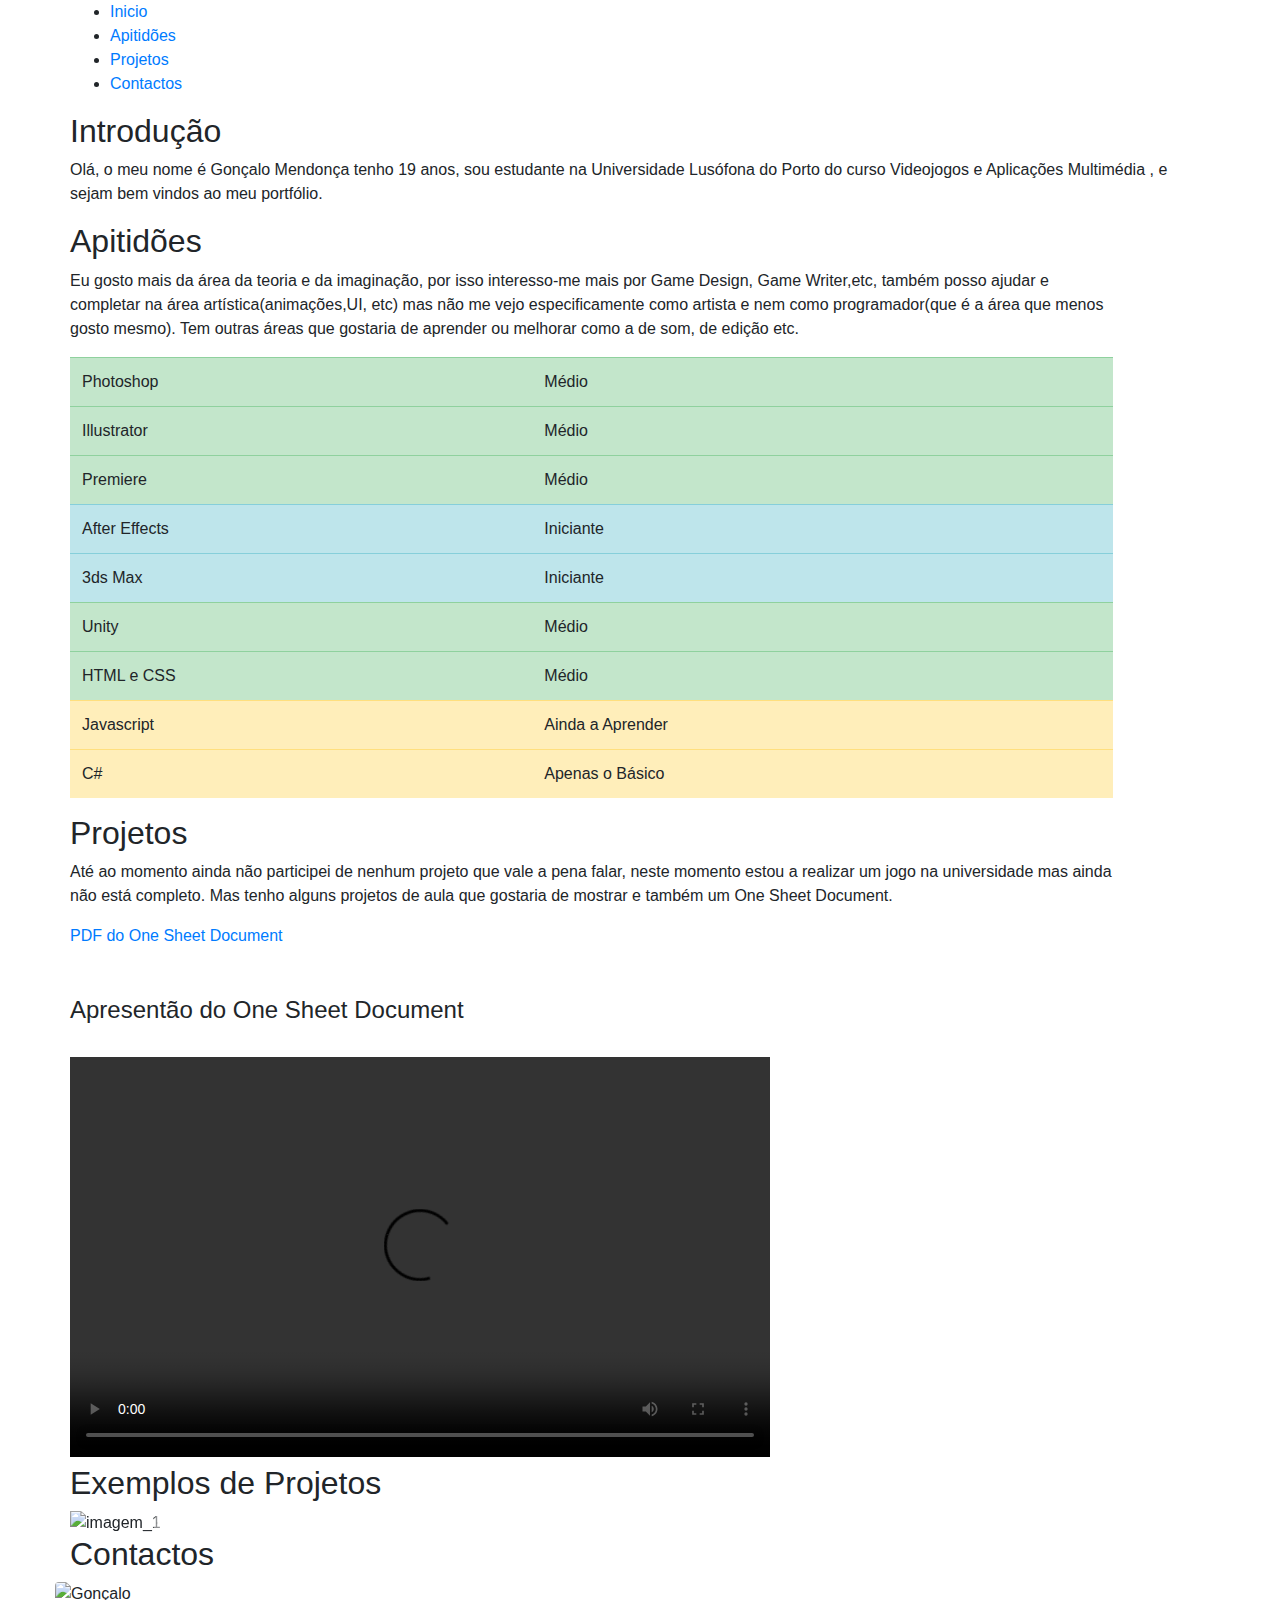
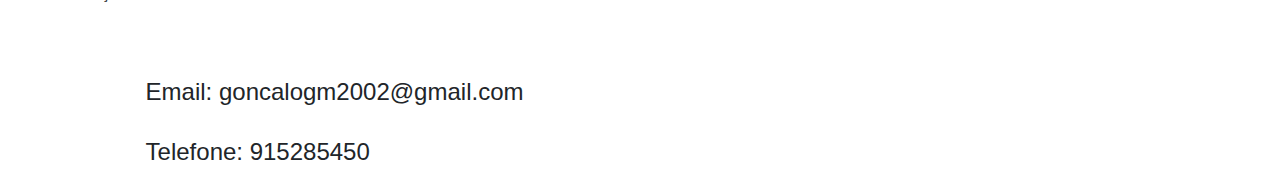
==== index.html @ c9fec0c7 ".,." ====
<!DOCTYPE html>
<html>
<head>
    <meta charset="utf-8">
 
    <meta name="viewport" content="width=device-width, initial-scale=1">


    <title>Portofolio de GGM</title>
    <link rel="icon" type="image/x-icon" href="Porto_assets\Icone\Porto_Icon.ico">
    

    
    <link rel="stylesheet" href="https://maxcdn.bootstrapcdn.com/bootstrap/4.5.2/css/bootstrap.min.css">
    <script src="https://ajax.googleapis.com/ajax/libs/jquery/3.5.1/jquery.min.js"></script>
    <script src="https://cdnjs.cloudflare.com/ajax/libs/popper.js/1.16.0/umd/popper.min.js"></script>
    <script src="https://maxcdn.bootstrapcdn.com/bootstrap/4.5.2/js/bootstrap.min.js"></script>
    

   
    <link href="https://fonts.googleapis.com/css2?family=Montserrat&display=swap" rel="stylesheet"> <!-- link para a fonte usada -->
    <link rel="stylesheet" href="Porto_assets/css/bootstrap.min.css">                      
    <link rel="stylesheet" href="Porto_assets/css/Porto_style.css">                                   


</head>
    <body>        
        <div class="container">
            <div class="row">
                <div class="tm-left-right-container">
                    <!-- coluna da esquerda, onde fica o menu de navegação -->
                    <div class="tm-blue-bg tm-left-column"> 

                       
                      

                        <nav class="tm-main-nav">
                            <ul class="tm-main-nav-ul">
                                <li class="tm-nav-item">
                                    <a href="#Portofolio" class="tm-nav-item-link">Inicio</a>
                                </li>
                                <li class="tm-nav-item">
                                    <a href="#Apitidoes" class="tm-nav-item-link">Apitidões</a>
                                </li>
                                <li class="tm-nav-item">
                                    <a href="#Projetos" class="tm-nav-item-link">Projetos</a>
                                </li>
                                <li class="tm-nav-item">
                                    <a href="#Contactos" class="tm-nav-item-link">Contactos</a>
                                </li>
                            </ul>
                        </nav>                                         
                    </div> <!--fim da coluna e do menu -->
                    
                    <!-- Coluna direito onde fica o conteudo -->
                    <div class="tm-right-column">
                        

                        <div class="tm-content-div">

                            <!-- secção do inicio-->
                            <section id="Portofolio" class="tm-section">
                                
                                <header>
                                    <h2 class="tm-blue-text tm-welcome-title tm-margin-b-45">Introdução</h2>
                                </header>

                                    <p>Olá, o meu nome é Gonçalo Mendonça tenho 19 anos, sou estudante na Universidade Lusófona do Porto do curso Videojogos e Aplicações Multimédia , e sejam bem vindos ao meu portfólio.</p>

           
                            </section>
                            <!-- secção das Apitidões -->

                            <section id="Apitidoes" class="tm-section">
                                <div class="row">                                                                
                                    <div class="col-lg-11">
                                        <header>
                                            <h2 class="tm-blue-text tm-section-title tm-margin-b-45">Apitidões</h2>
                                        </header>

                                        <p>Eu gosto mais da área da teoria e da imaginação, por isso interesso-me mais por Game Design, Game Writer,etc, também posso ajudar e completar na área artística(animações,UI,  etc) mas não me vejo especificamente como artista e nem como programador(que é a área que menos gosto mesmo). Tem outras áreas que gostaria de aprender ou melhorar como a de som, de edição etc.  </p>
                                       

                                        <table class="table table-hover "> 
                                            <tbody>
                                              <tr class="table-success">
                                                <td>Photoshop</td>
                                                
                                                <td>Médio</td>
                                                
                                              </tr>
                                              <tr class="table-success">
                                                <td>Illustrator</td>

                                                <td>Médio</td>
                                              </tr>
                                              <tr class="table-success">
                                                <td>Premiere</td>
                                            
                                                <td>Médio</td>
                                            </tr>
                                            <tr class="table-info">
                                                <td>After Effects</td>
                                            
                                                <td>Iniciante</td>  
                                            </tr>
                                            <tr class="table-info">
                                                <td>3ds Max</td>
                                            
                                                <td>Iniciante</td>  
                                            </tr>
                                            <tr class="table-success">
                                                <td>Unity</td>

                                                <td>Médio</td>
                                            
                                            </tr>
                                            <tr class="table-success">
                                                <td>HTML e CSS</td>

                                                <td>Médio</td>
                                            
                                            </tr>
                                            <tr class="table-warning">
                                                <td>Javascript</td>

                                                <td>Ainda a Aprender</td>
                                            </tr>
                                            <tr class="table-warning">
                                                <td>C#</td>
                                            
                                                <td>Apenas o Básico</td>
                                            </tr>

                                            </tbody>
                                          </table>

                                    </div>

                                     
                                </div>                            
                            </section>  
                            
                            <section id="Projetos" class="tm-section">
                                <div class="row">                                                                
                                    <div class="col-lg-11">
                                        <header>
                                            <h2 class="tm-blue-text tm-section-title tm-margin-b-45">Projetos</h2>
                                        </header>

                                       <p>Até ao momento ainda não participei de nenhum projeto que vale a pena falar, neste momento estou a realizar um jogo na universidade mas ainda não está completo. Mas tenho alguns projetos de aula que gostaria de mostrar e também um One Sheet Document.</p>

                                    
                                       <a href="Porto_assets/PDF/GonçaloMendonça_a22102498.pdf"  class="tm-button tm-button-wide">PDF do One Sheet Document</a>  
                                        

                                       

                                      
                                       <br>
                                       <br>
                                       <br> 

                                       <h4> Apresentão do One Sheet Document</h1>
                                        <br> 
                                       <video width="700" height="400" controls>
                                        <source src="Porto_assets/videos/apresentação_gonçalo_Mendonça.mp4" type="video/mp4">
                            
                                      </video>

                                      
                           
                                    
                                      
                                    






                                    </div>
                                </div>                            
                            </section>  

                           

                             
                            <section id="secondgallery" class="tm-section">
                                <header><h2 class="tm-blue-text tm-section-title tm-margin-b-30">Exemplos de Projetos</h2></header>

                                
                                        <div id="demo" class="carousel slide" data-ride="carousel">
                                            <ul class="carousel-indicators">
                                            <li data-target="#demo" data-slide-to="0" class="active"></li>
                                            <li data-target="#demo" data-slide-to="1"></li>
                                            <li data-target="#demo" data-slide-to="2"></li>
                                            <li data-target="#demo" data-slide-to="3"></li>   
                                            <li data-target="#demo" data-slide-to="4"></li>
                                            <li data-target="#demo" data-slide-to="5"></li>
                                            <li data-target="#demo" data-slide-to="6"></li>
                                            <li data-target="#demo" data-slide-to="7"></li>
                                            <li data-target="#demo" data-slide-to="8"></li>
                                            <li data-target="#demo" data-slide-to="9"></li>

                                            </ul>


                                            <div class="carousel-inner">

                                            <div class="carousel-item active">
                                                <img src="Porto_assets/Imagem/Cenario_media_F.png" alt="imagem_1" width="1100" height="500">

                                                 
                                            </div>

                                            <div class="carousel-item">
                                                <img src="Porto_assets/Imagem/Ecra_2_V2.png" alt="Chicago" width="1100" height="500">
                                                
                                            </div>

                                            <div class="carousel-item">
                                                <img src="Porto_assets/Imagem/Ecra_3_V2.png" alt="New York" width="1100" height="500">
                                                  
                                            </div>

                                            <div class="carousel-item">
                                                <img src="Porto_assets/Imagem/Layout_Monitor.png" alt="New York" width="1100" height="500">
                                                 
                                            </div>

                                            <div class="carousel-item">
                                                <img src="Porto_assets/Imagem/Layout_Tele.png" alt="New York" width="1100" height="500">
                                                
                                            </div>

                                            <div class="carousel-item">
                                                <img src="Porto_assets/Imagem/ModelSheet.png" alt="New York" width="1100" height="500">
                                                
                                            </div>

                                            <div class="carousel-item">
                                                <img src="Porto_assets/Imagem/Restyle_F.png" alt="New York" width="1100" height="500">
                                                 
                                            </div>

                                            <div class="carousel-item">
                                                <img src="Porto_assets/Imagem/storyboard.png" alt="New York" width="1100" height="500">
                                              
                                            </div>

                                            <div class="carousel-item">
                                                <img src="Porto_assets/Imagem/Vic_ModeloFinal_2.png" alt="New York" width="1100" height="500">
                                                
                                            </div>

                                            <div class="carousel-item">
                                                <img src="Porto_assets/Imagem/Victor_Ae_Gonçalo-Mendonça.gif" alt="New York" width="1100" height="500">
                                            </div>

                                        

                                            </div>
                                            <a class="carousel-control-prev" href="#demo" data-slide="prev">
                                            <span class="carousel-control-prev-icon"></span>
                                            </a>
                                            <a class="carousel-control-next" href="#demo" data-slide="next">
                                            <span class="carousel-control-next-icon"></span>
                                            </a>


                                        </div>

                                        

                            </section>


                           

                            <section id="Contactos" class="tm-section">
                                <header><h2 class="tm-blue-text tm-section-title tm-margin-b-30">Contactos</h2></header>

                                <div class="row">
                                    <img class="rounded" src="Porto_assets/Imagem/selfie.jpg" alt="Gonçalo"  id="FotoGGM">
                                    
                                    <div class="col-lg-6">

                                        
                                        <br> 
                                        <br> 
                                        <br> 
                                        <br> 

                                        <h4>Email: goncalogm2002@gmail.com</h4>
                                        <br> 

                                        <h4>Telefone: 915285450</h4>
                                       
                                    </div>
                                </div>
                                
                            </section>
                            <footer>
                              
                            </footer>
                        </div>  
                        
                    </div> <!-- Right column: content -->
                </div>
            </div> <!-- row -->
        </div> <!-- container -->
                
        <!-- ficheiros javascript -->
        <script src="Porto_assets/Java/jquery.singlePageNav.min.js"></script>      <!--Um  Single Page Nav (https://github.com/ChrisWojcik/single-page-nav) -->
        <script>     
       
            $(document).ready(function(){

                // Single page nav
                $('.tm-main-nav').singlePageNav({
                    'currentClass' : "active",
                    offset : 20
                });
         
            });
        </script>             
</body>
</html>
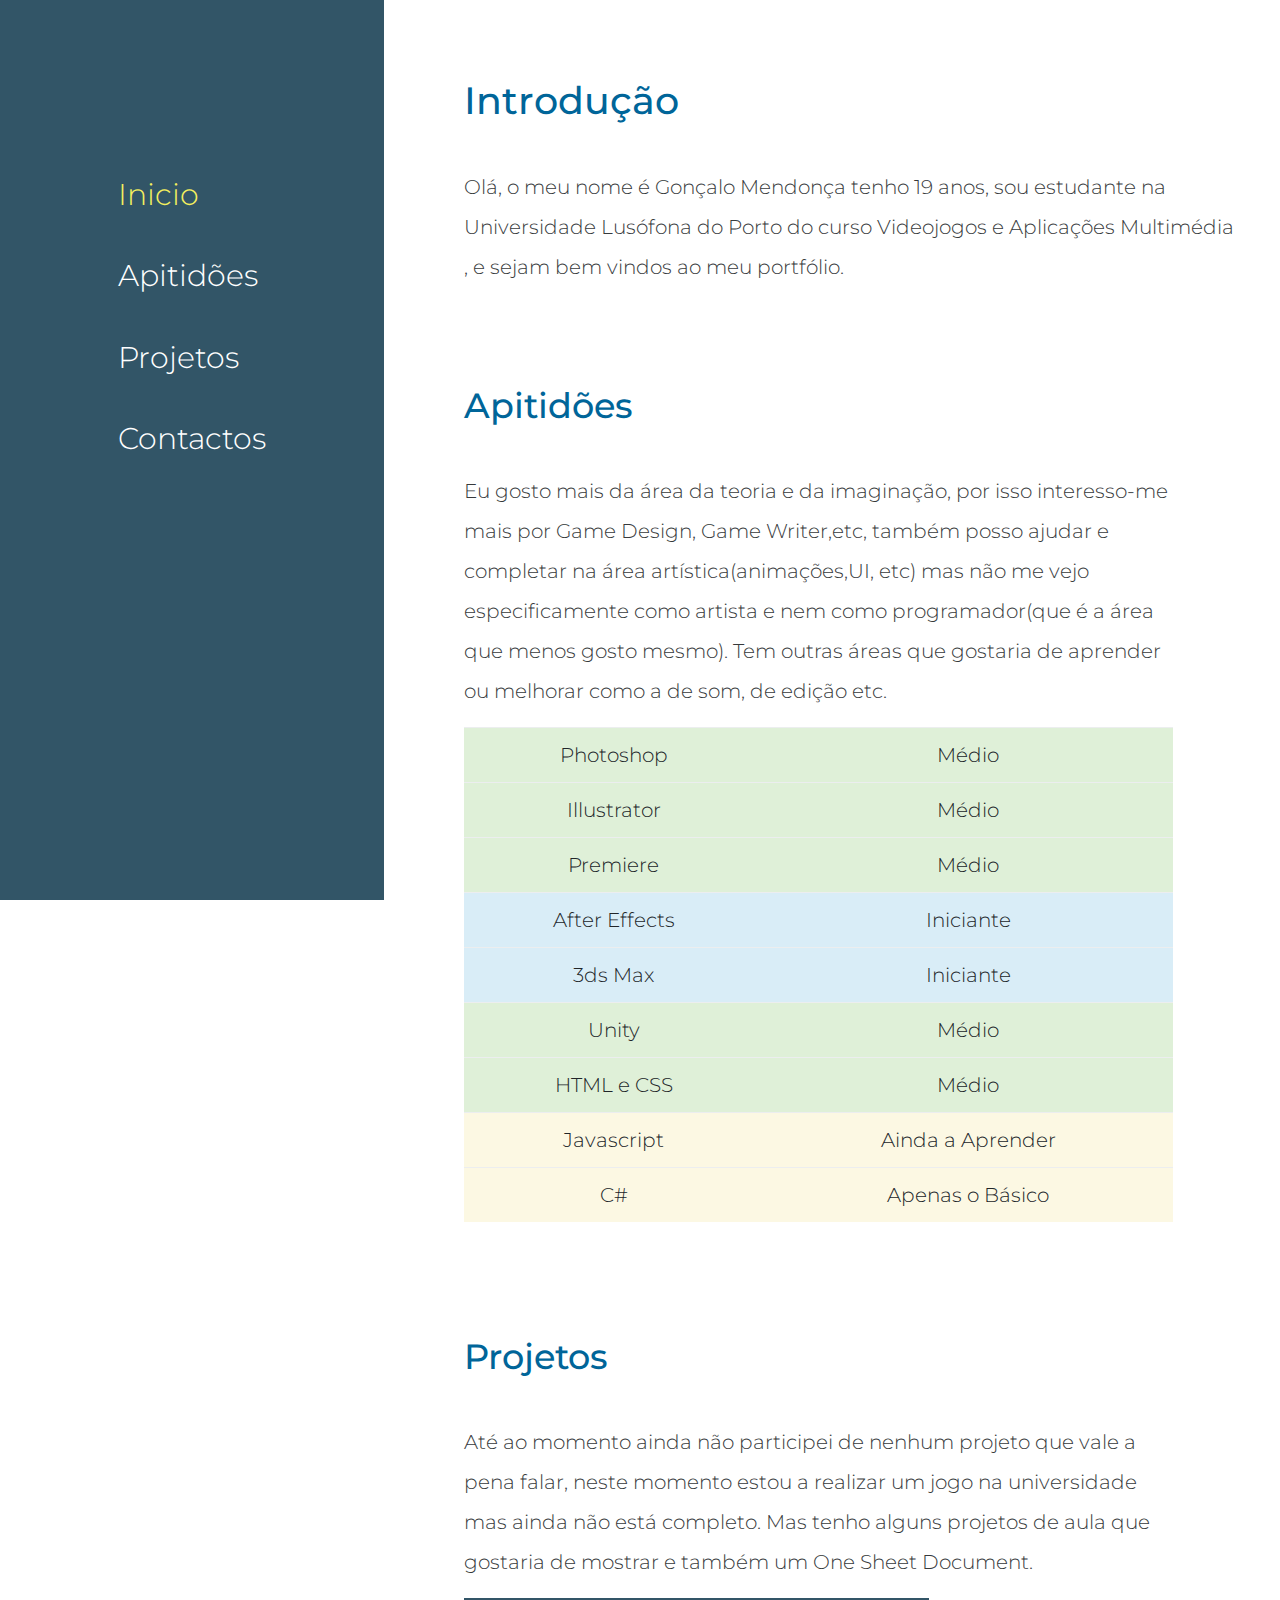
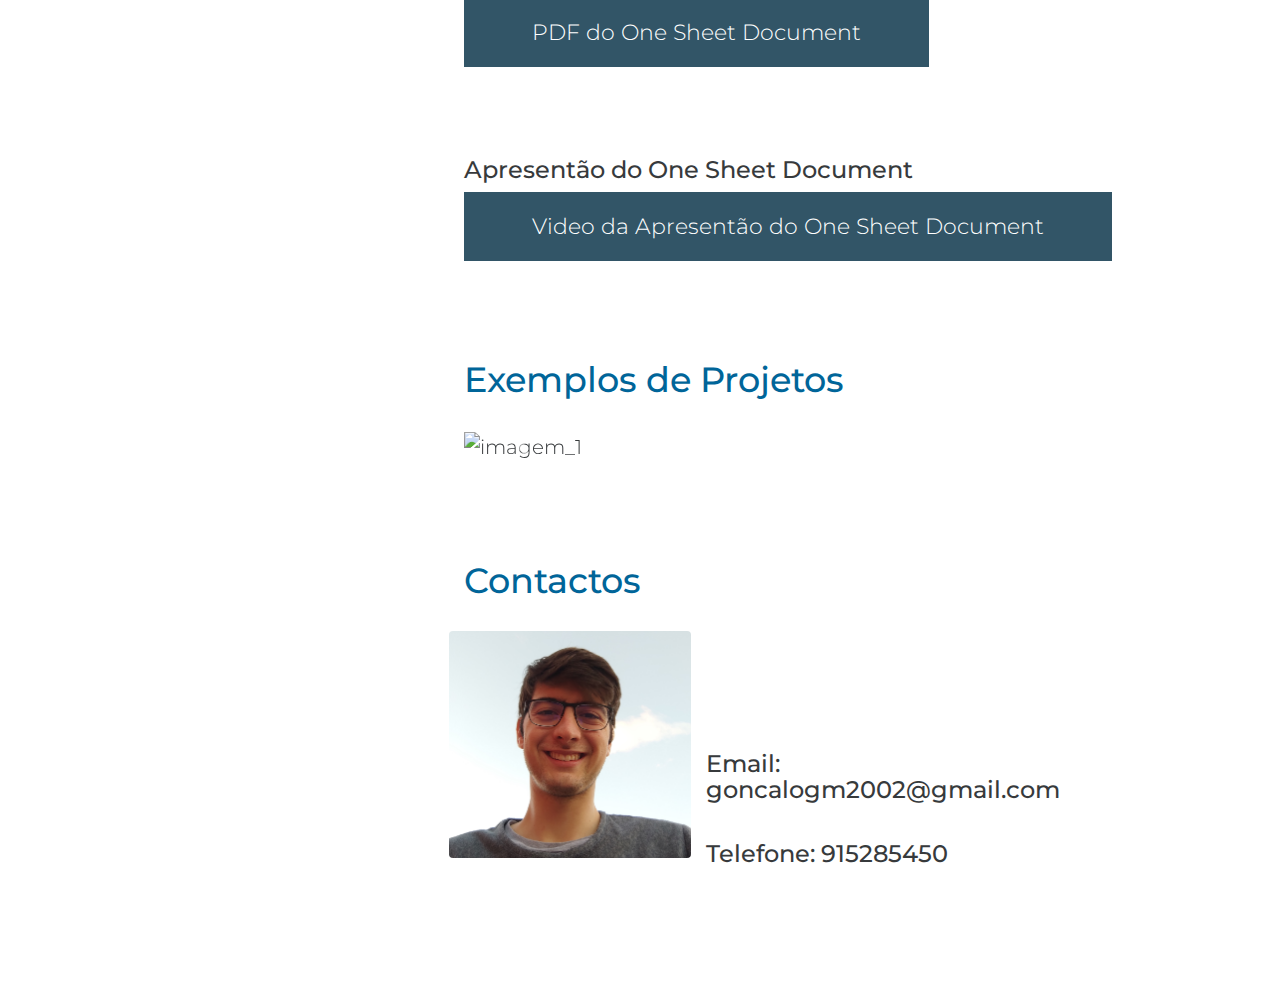
==== commit 1d2ab875: ".,..," ====
--- a/index.html
+++ b/index.html
@@ -153,27 +153,27 @@
                                     
                                        <a href="Porto_assets/PDF/GonçaloMendonça_a22102498.pdf"  class="tm-button tm-button-wide">PDF do One Sheet Document</a>  
                                         
-
-                                       
-
-                                      
+                                       <br>
                                        <br>
                                        <br>
                                        <br> 
 
                                        <h4> Apresentão do One Sheet Document</h1>
-                                        <br> 
-                                       <video width="700" height="400" controls>
+                                        <a href="https://youtu.be/Mk5FWnFisJc"  class="tm-button tm-button-wide">Video da Apresentão do One Sheet Document</a>  
+                                       
+
+                                        <br> 
+                                     <!--   <video width="700" height="400" controls>
                                         <source src="Porto_assets/videos/apresentação_gonçalo_Mendonça.mp4" type="video/mp4">
                             
                                       </video>
 
                                       
-                           
+                                      <iframe width="560" height="315" src="https://www.youtube.com/embed/Mk5FWnFisJc" title="YouTube video player" frameborder="0" allow="accelerometer; autoplay; clipboard-write; encrypted-media; gyroscope; picture-in-picture" allowfullscreen></iframe>
                                     
                                       
                                     
-
+ -->
 
 
 
--- a/Porto_assets/css/Porto_style.css
+++ b/Porto_assets/css/Porto_style.css
@@ -0,0 +1,208 @@
+
+body {
+	font-family:  'Montserrat', Helvetica, Arial, sans-serif; 
+	font-size: 20px;
+	font-weight: 300;
+	overflow-x: hidden;
+}
+
+a, button { 
+	transition: all 0.3s ease; 
+}
+a:hover,a:focus {
+	text-decoration: none;
+	outline: none;
+}
+
+.row { 
+	display: block;
+ }
+.tm-left-right-container { 
+	width: 100%; 
+}
+
+.tm-blue-bg {
+	background-color: #325567;
+	color: white;
+}
+
+.tm-blue-text {	
+	color: #006599;
+ }
+.tm-blue-bg a {	
+	color: white;
+ }
+
+.container-fluid::after{
+	content:"";display:table;clear:both
+}
+
+
+.tm-main-nav { 
+	display: none;
+ }
+
+.tm-main-nav-ul {
+	display: inline-block;
+	padding-left: 0;
+	padding-top: 40%;
+	
+}
+
+.tm-section {
+	 margin-bottom: 60px;
+	 }
+.tm-welcome-title {	
+	font-size: 2.4rem; }
+.tm-section-title {	font-size: 2.2rem;
+ }
+.tm-content-div { 
+	padding: 40px; 
+}
+.tm-margin-b-45 {
+	 margin-bottom: 45px; 
+	}
+.tm-margin-b-30 { 
+	margin-bottom: 30px; 
+}
+p { 
+	line-height: 2; 
+}
+
+.tm-button {
+	background-color: #325567;
+	border: none;
+	color: white;
+	cursor: pointer;
+	display: inline-block;
+	font-size: 1.4rem;	
+	padding: 18px 35px;
+}
+
+.tm-button-wide { 
+	padding: 18px 40px;
+ }
+
+.tm-button:hover,.tm-button:active,.tm-button:focus {
+	background-color: #2790c6;
+	color: white;
+}
+
+.tm-nav-item:hover a,.tm-nav-item:active a,.tm-nav-item:focus a,.tm-nav-item-link.active {
+	color: #f4ef5e;
+}
+
+
+
+table{
+
+	text-align: center;
+}
+
+
+.carousel-inner img {
+    width: 100%;
+    height: 100%;
+  }
+
+
+ 
+#FotoGGM{
+
+	float: left;
+	height: 30%;
+	width: 30%;
+
+}
+
+
+
+
+
+/* Media Queries- a parte responsavel por ajusta o site conforme a tela do utilizador*/
+@media (min-width: 576px) {
+	.container { width: 100%; }
+	
+}
+
+@media (min-width: 992px) {
+	.tm-main-nav {
+		display: flex;
+		justify-content: center;
+	}
+
+	.tm-left-column { 
+		position: fixed; 
+		height: 100%;
+		float: left;
+		
+	}
+
+	.container { width: 100%; }
+	.tm-left-column { width: 30%;float: left; }
+
+	.tm-right-column {
+		float: right;
+		width: 70%;
+	}
+
+	.tm-nav-item {
+		cursor: pointer;
+		font-size: 1.5rem;
+		list-style: none;
+		padding: 18px 30px;
+		transition: all 0.3s ease;
+	}
+
+
+	.tm-section { margin-bottom: 100px; }
+
+	.tm-content-div { padding: 80px 40px 30px 80px;	}
+
+
+
+	
+}
+
+@media (min-width: 1200px) {		
+	.container { width: 100%; }	
+	.tm-button-wide { padding: 18px 68px; }
+	
+}
+
+@media (min-width: 1500px) {	
+	.container { width: 100%; }
+	p { margin-bottom: 30px; }
+
+
+
+	
+}
+
+@media (min-width: 1800px) {
+	.container,.tm-left-right-container {
+	    width: 100%;
+		
+	
+	}
+
+	p { margin-bottom: 36px; }
+
+
+	
+}
+
+@media (max-height: 860px) {
+	
+	.tm-nav-item { font-size: 1.4rem; }
+
+
+	
+}
+
+@media (min-height: 859px) {
+
+
+	.tm-nav-item { font-size: 1.9rem; }
+}
+
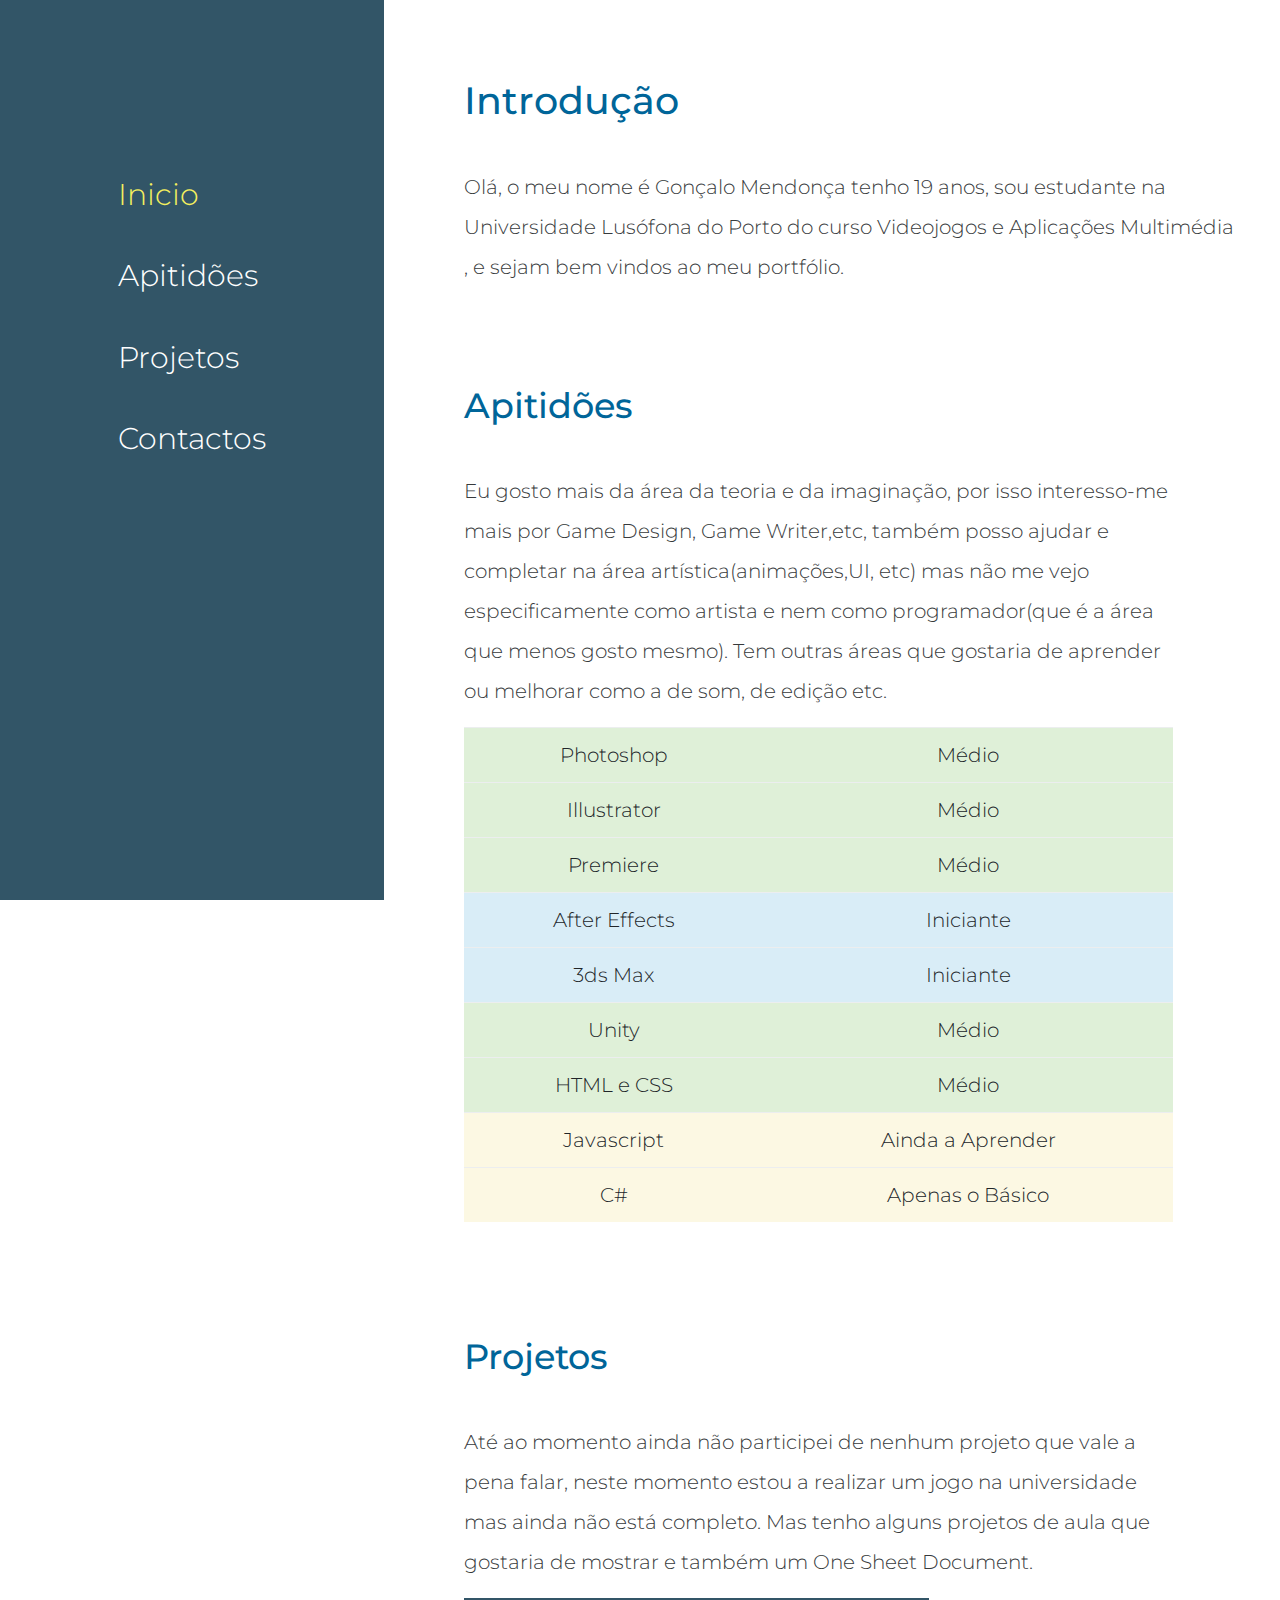
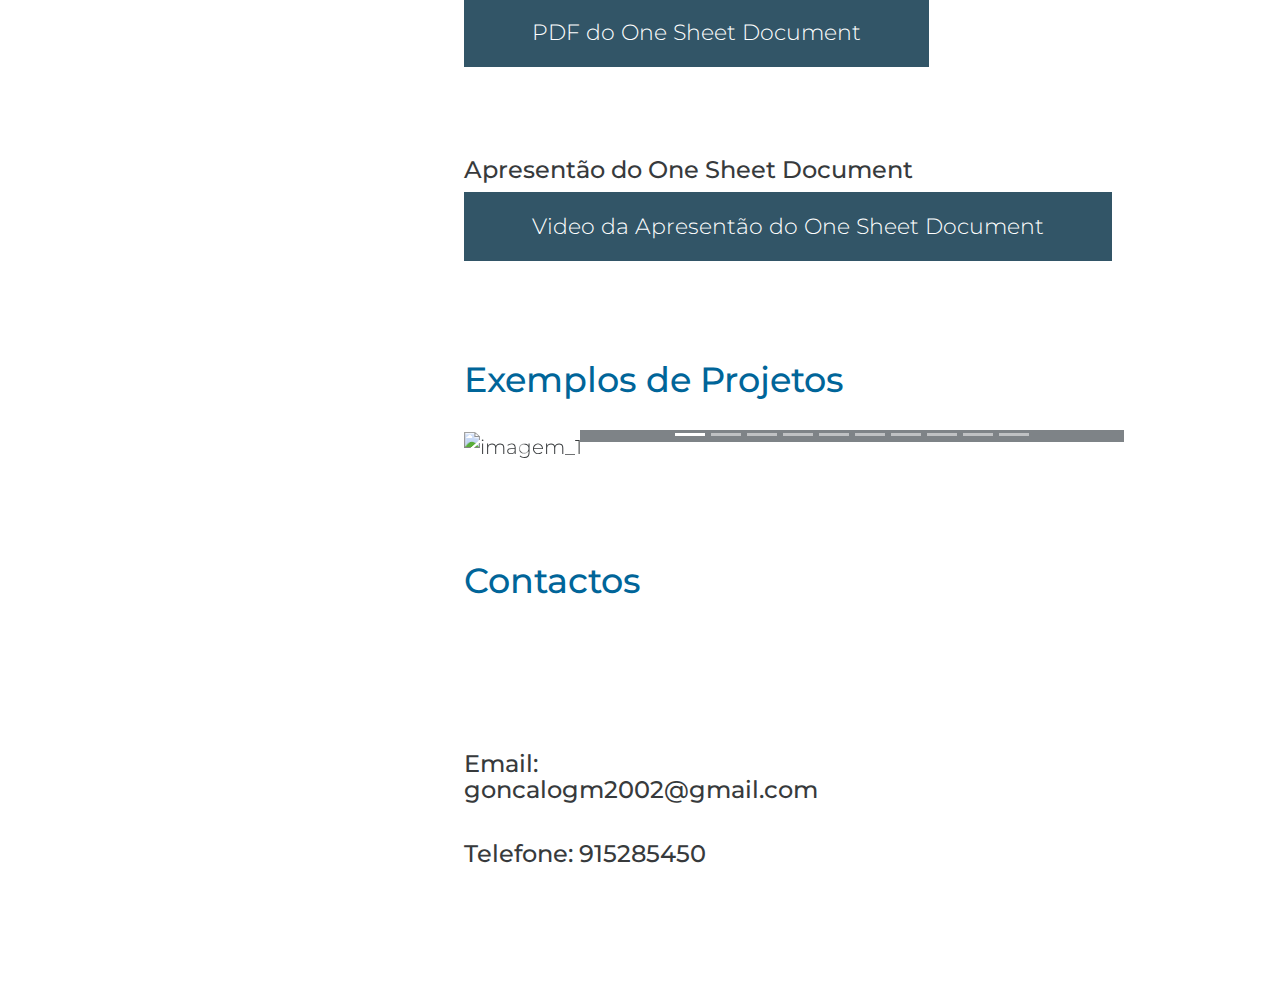
==== commit a5a7e1bf: "cometar o codigo" ====
--- a/index.html
+++ b/index.html
@@ -7,29 +7,25 @@
 
 
     <title>Portofolio de GGM</title>
-    <link rel="icon" type="image/x-icon" href="Porto_assets\Icone\Porto_Icon.ico">
+    <link rel="icon" type="image/x-icon" href="Porto_assets\Icone\Porto_Icon.ico"> <!-- icone do site(que fica na aba de navegação) -->
     
 
     
-    <link rel="stylesheet" href="https://maxcdn.bootstrapcdn.com/bootstrap/4.5.2/css/bootstrap.min.css">
-    <script src="https://ajax.googleapis.com/ajax/libs/jquery/3.5.1/jquery.min.js"></script>
-    <script src="https://cdnjs.cloudflare.com/ajax/libs/popper.js/1.16.0/umd/popper.min.js"></script>
-    <script src="https://maxcdn.bootstrapcdn.com/bootstrap/4.5.2/js/bootstrap.min.js"></script>
-    
-
-   
+    <link rel="stylesheet" href="https://maxcdn.bootstrapcdn.com/bootstrap/4.5.2/css/bootstrap.min.css"> <!--  link para o bootstrap -->
+    <script src="https://ajax.googleapis.com/ajax/libs/jquery/3.5.1/jquery.min.js"></script>               <!-- link para o jquery(para funcionamento do carrosel de imagem) -->
+    <script src="https://maxcdn.bootstrapcdn.com/bootstrap/4.5.2/js/bootstrap.min.js"></script> <!--  link o javascript do bootstrap -->
     <link href="https://fonts.googleapis.com/css2?family=Montserrat&display=swap" rel="stylesheet"> <!-- link para a fonte usada -->
-    <link rel="stylesheet" href="Porto_assets/css/bootstrap.min.css">                      
-    <link rel="stylesheet" href="Porto_assets/css/Porto_style.css">                                   
+    <link rel="stylesheet" href="Porto_assets/css/bootstrap.min.css">             <!-- ficheiro css   -->       
+    <link rel="stylesheet" href="Porto_assets/css/Porto_style.css">                <!-- ficheiro css   -->                     
 
 
 </head>
-    <body>        
-        <div class="container">
-            <div class="row">
+    <body>           
+        <div class="container"> <!-- container e onde fica todo o conteudo do site, esta configurado assim para poder ficar responsive(ajustar-se a qualquer tela) -->
+            <div class="row">   <!--  inicio do row  -->
                 <div class="tm-left-right-container">
-                    <!-- coluna da esquerda, onde fica o menu de navegação -->
-                    <div class="tm-blue-bg tm-left-column"> 
+                    
+                    <div class="tm-blue-bg tm-left-column"> <!-- coluna da esquerda, onde fica o menu de navegação -->
 
                        
                       
@@ -52,14 +48,14 @@
                         </nav>                                         
                     </div> <!--fim da coluna e do menu -->
                     
-                    <!-- Coluna direito onde fica o conteudo -->
-                    <div class="tm-right-column">
+                  
+                    <div class="tm-right-column">  <!-- Coluna direito onde fica o conteudo -->
                         
 
                         <div class="tm-content-div">
 
-                            <!-- secção do inicio-->
-                            <section id="Portofolio" class="tm-section">
+                            
+                            <section id="Portofolio" class="tm-section">  <!-- secção do inicio-->
                                 
                                 <header>
                                     <h2 class="tm-blue-text tm-welcome-title tm-margin-b-45">Introdução</h2>
@@ -69,9 +65,9 @@
 
            
                             </section>
-                            <!-- secção das Apitidões -->
-
-                            <section id="Apitidoes" class="tm-section">
+                          
+
+                            <section id="Apitidoes" class="tm-section">   <!-- secção das Apitidões -->
                                 <div class="row">                                                                
                                     <div class="col-lg-11">
                                         <header>
@@ -81,7 +77,7 @@
                                         <p>Eu gosto mais da área da teoria e da imaginação, por isso interesso-me mais por Game Design, Game Writer,etc, também posso ajudar e completar na área artística(animações,UI,  etc) mas não me vejo especificamente como artista e nem como programador(que é a área que menos gosto mesmo). Tem outras áreas que gostaria de aprender ou melhorar como a de som, de edição etc.  </p>
                                        
 
-                                        <table class="table table-hover "> 
+                                        <table class="table table-hover ">      <!-- tabela onde fica as Apitidões -->
                                             <tbody>
                                               <tr class="table-success">
                                                 <td>Photoshop</td>
@@ -133,7 +129,7 @@
                                             </tr>
 
                                             </tbody>
-                                          </table>
+                                          </table>  <!-- Fim da tabela onde fica as Apitidões -->
 
                                     </div>
 
@@ -141,7 +137,8 @@
                                 </div>                            
                             </section>  
                             
-                            <section id="Projetos" class="tm-section">
+                       
+                            <section id="Projetos" class="tm-section">   <!-- inicio da secção dos projetos -->
                                 <div class="row">                                                                
                                     <div class="col-lg-11">
                                         <header>
@@ -163,35 +160,20 @@
                                        
 
                                         <br> 
-                                     <!--   <video width="700" height="400" controls>
-                                        <source src="Porto_assets/videos/apresentação_gonçalo_Mendonça.mp4" type="video/mp4">
-                            
-                                      </video>
-
-                                      
-                                      <iframe width="560" height="315" src="https://www.youtube.com/embed/Mk5FWnFisJc" title="YouTube video player" frameborder="0" allow="accelerometer; autoplay; clipboard-write; encrypted-media; gyroscope; picture-in-picture" allowfullscreen></iframe>
-                                    
-                                      
-                                    
- -->
-
-
-
-
-
+                               
                                     </div>
                                 </div>                            
-                            </section>  
-
+                            </section>   <!-- fim da secção dos projetos -->
+                            
                            
 
-                             
-                            <section id="secondgallery" class="tm-section">
+                         
+                            <section id="galeria" class="tm-section">   <!-- inicio da secção das imagens  -->     
                                 <header><h2 class="tm-blue-text tm-section-title tm-margin-b-30">Exemplos de Projetos</h2></header>
 
                                 
-                                        <div id="demo" class="carousel slide" data-ride="carousel">
-                                            <ul class="carousel-indicators">
+                                        <div id="demo" class="carousel slide" data-ride="carousel">  <!-- inicio do carrosel/galeria de imagens -->
+                                            <ul class="carousel-indicators">      <!-- butões de cada imagem que ficam no fundo do carrosel -->
                                             <li data-target="#demo" data-slide-to="0" class="active"></li>
                                             <li data-target="#demo" data-slide-to="1"></li>
                                             <li data-target="#demo" data-slide-to="2"></li>
@@ -204,86 +186,119 @@
                                             <li data-target="#demo" data-slide-to="9"></li>
 
                                             </ul>
-
-
-                                            <div class="carousel-inner">
-
-                                            <div class="carousel-item active">
-                                                <img src="Porto_assets/Imagem/Cenario_media_F.png" alt="imagem_1" width="1100" height="500">
-
+                                                                                                <!--  fim dos butões --> 
+
+                                            <div class="carousel-inner">                                           
+                                            <div class="carousel-item active">                                      <!--  div onde fica as imagens, que e replicado para cada uma -->
+                                                <img src="Porto_assets/Imagem/Cenario_media_F.png" alt="imagem_1" >
+                                                <div class="carousel-caption">
+                                                    
+                                                    <p>Trabalho de </p>
+                                                  </div>
+
+                                            </div>
+
+                                            <div class="carousel-item">
+                                                <img src="Porto_assets/Imagem/Ecra_2_V2.png" alt="imagem_2" >
+                                                <div class="carousel-caption">
+                                                    
+                                                    <p>TESTE</p>
+                                                  </div>
+                                                
+                                            </div>
+
+                                            <div class="carousel-item">
+                                                <img src="Porto_assets/Imagem/Ecra_3_V2.png" alt="imagem_3" >
+                                                <div class="carousel-caption">
+                                                    
+                                                    <p>TESTE</p>
+                                                  </div>
+                                                  
+                                            </div>
+
+                                            <div class="carousel-item">
+                                                <img src="Porto_assets/Imagem/Layout_Monitor.png" alt="imagem_4" >
+                                                <div class="carousel-caption">
+                                                    
+                                                    <p>TESTE</p>
+                                                  </div>
                                                  
                                             </div>
 
                                             <div class="carousel-item">
-                                                <img src="Porto_assets/Imagem/Ecra_2_V2.png" alt="Chicago" width="1100" height="500">
+                                                <img src="Porto_assets/Imagem/Layout_Tele.png" alt="imagem_5" >
+                                                <div class="carousel-caption">
+                                                    
+                                                    <p>TESTE</p>
+                                                  </div>
+                                            </div>
+
+                                            <div class="carousel-item">
+                                                <img src="Porto_assets/Imagem/ModelSheet.png" alt="imagem_6" >
+                                                <div class="carousel-caption">
+                                                    
+                                                    <p>TESTE</p>
+                                                  </div>
+                                            </div>
+
+                                            <div class="carousel-item">
+                                                <img src="Porto_assets/Imagem/Restyle_F.png" alt="imagem_7" >
+                                                <div class="carousel-caption">
+                                                    
+                                                    <p>TESTE</p>
+                                                  </div>
+                                            </div>
+
+                                            <div class="carousel-item">
+                                                <img src="Porto_assets/Imagem/storyboard.png" alt="imagem_8" >
+                                                <div class="carousel-caption">
+                                                    
+                                                    <p>TESTE</p>
+                                                  </div>
+                                              
+                                            </div>
+
+                                            <div class="carousel-item">
+                                                <img src="Porto_assets/Imagem/Vic_ModeloFinal_2.png" alt="imagem_9" >
+                                                <div class="carousel-caption">
+                                                    
+                                                    <p>TESTE</p>
+                                                  </div>
                                                 
                                             </div>
 
                                             <div class="carousel-item">
-                                                <img src="Porto_assets/Imagem/Ecra_3_V2.png" alt="New York" width="1100" height="500">
-                                                  
-                                            </div>
-
-                                            <div class="carousel-item">
-                                                <img src="Porto_assets/Imagem/Layout_Monitor.png" alt="New York" width="1100" height="500">
-                                                 
-                                            </div>
-
-                                            <div class="carousel-item">
-                                                <img src="Porto_assets/Imagem/Layout_Tele.png" alt="New York" width="1100" height="500">
-                                                
-                                            </div>
-
-                                            <div class="carousel-item">
-                                                <img src="Porto_assets/Imagem/ModelSheet.png" alt="New York" width="1100" height="500">
-                                                
-                                            </div>
-
-                                            <div class="carousel-item">
-                                                <img src="Porto_assets/Imagem/Restyle_F.png" alt="New York" width="1100" height="500">
-                                                 
-                                            </div>
-
-                                            <div class="carousel-item">
-                                                <img src="Porto_assets/Imagem/storyboard.png" alt="New York" width="1100" height="500">
-                                              
-                                            </div>
-
-                                            <div class="carousel-item">
-                                                <img src="Porto_assets/Imagem/Vic_ModeloFinal_2.png" alt="New York" width="1100" height="500">
-                                                
-                                            </div>
-
-                                            <div class="carousel-item">
-                                                <img src="Porto_assets/Imagem/Victor_Ae_Gonçalo-Mendonça.gif" alt="New York" width="1100" height="500">
+                                                <img src="Porto_assets/Imagem/Victor_Ae_Gonçalo-Mendonça.gif" alt="gif_1" >
+                                                <div class="carousel-caption">
+                                                    
+                                                    <p>TESTE</p>
+                                                  </div>
                                             </div>
 
                                         
 
-                                            </div>
-                                            <a class="carousel-control-prev" href="#demo" data-slide="prev">
+                                            </div>                              
+                                            <a class="carousel-control-prev" href="#demo" data-slide="prev">   <!-- butao lateral de avançar do carrosel de imagens -->
                                             <span class="carousel-control-prev-icon"></span>
                                             </a>
-                                            <a class="carousel-control-next" href="#demo" data-slide="next">
+                                            <a class="carousel-control-next" href="#demo" data-slide="next">   <!-- butao lateral de voltar do carrosel de imagens -->
                                             <span class="carousel-control-next-icon"></span>
                                             </a>
 
 
-                                        </div>
-
-                                        
-
-                            </section>
-
+                                        </div> <!-- fim do carrosel/galeria de imagens -->
+                            </section> <!-- fim da secção das imagens  -->
+
+                             
 
                            
-
-                            <section id="Contactos" class="tm-section">
+                            
+                            <section id="Contactos" class="tm-section"> <!-- inicio da secção dos contactos -->
                                 <header><h2 class="tm-blue-text tm-section-title tm-margin-b-30">Contactos</h2></header>
 
                                 <div class="row">
-                                    <img class="rounded" src="Porto_assets/Imagem/selfie.jpg" alt="Gonçalo"  id="FotoGGM">
-                                    
+                                  <!--   <img class="rounded" src="Porto_assets/Imagem/selfie.jpg" alt="Gonçalo"  id="FotoGGM">
+                                     -->
                                     <div class="col-lg-6">
 
                                         
@@ -300,30 +315,28 @@
                                     </div>
                                 </div>
                                 
-                            </section>
-                            <footer>
-                              
-                            </footer>
+                            </section> <!-- fim da secção dos contactos -->
+                           
                         </div>  
                         
-                    </div> <!-- Right column: content -->
+                    </div> <!-- fim da coluna da direita-->
                 </div>
-            </div> <!-- row -->
-        </div> <!-- container -->
+            </div> <!-- Fim do row -->
+        </div> <!-- Fim do container do conteudo-->
                 
         <!-- ficheiros javascript -->
-        <script src="Porto_assets/Java/jquery.singlePageNav.min.js"></script>      <!--Um  Single Page Nav (https://github.com/ChrisWojcik/single-page-nav) -->
+        <script src="Porto_assets/Java/jquery.singlePageNav.min.js"></script>      <!-- O Single Page Nav e um script que da uma animação de scroll mais natural/bonita (Link do autor e github na frente) (https://github.com/ChrisWojcik/single-page-nav) -->
         <script>     
        
             $(document).ready(function(){
 
-                // Single page nav
+                // Ajustes do Single page nav
                 $('.tm-main-nav').singlePageNav({
-                    'currentClass' : "active",
-                    offset : 20
+                    'currentClass' : "active",    /*  o Current class linka a barra lateral com o lugar onde estamos na pagina, por exemplo quando estamos nos contactos a palavra conctacto(que fica na barra de navegação) acende amarelo */
+                    offset : 30    /*  o offset decide o tamanho dos pixels acima do target, para melhor representação visual */
                 });
          
             });
         </script>             
 </body>
-</html>+</html>
--- a/Porto_assets/css/Porto_style.css
+++ b/Porto_assets/css/Porto_style.css
@@ -117,6 +117,14 @@
 
 
 
+.carousel-caption{
+	background-color: #040e1683;
+}
+
+
+
+
+
 
 
 /* Media Queries- a parte responsavel por ajusta o site conforme a tela do utilizador*/
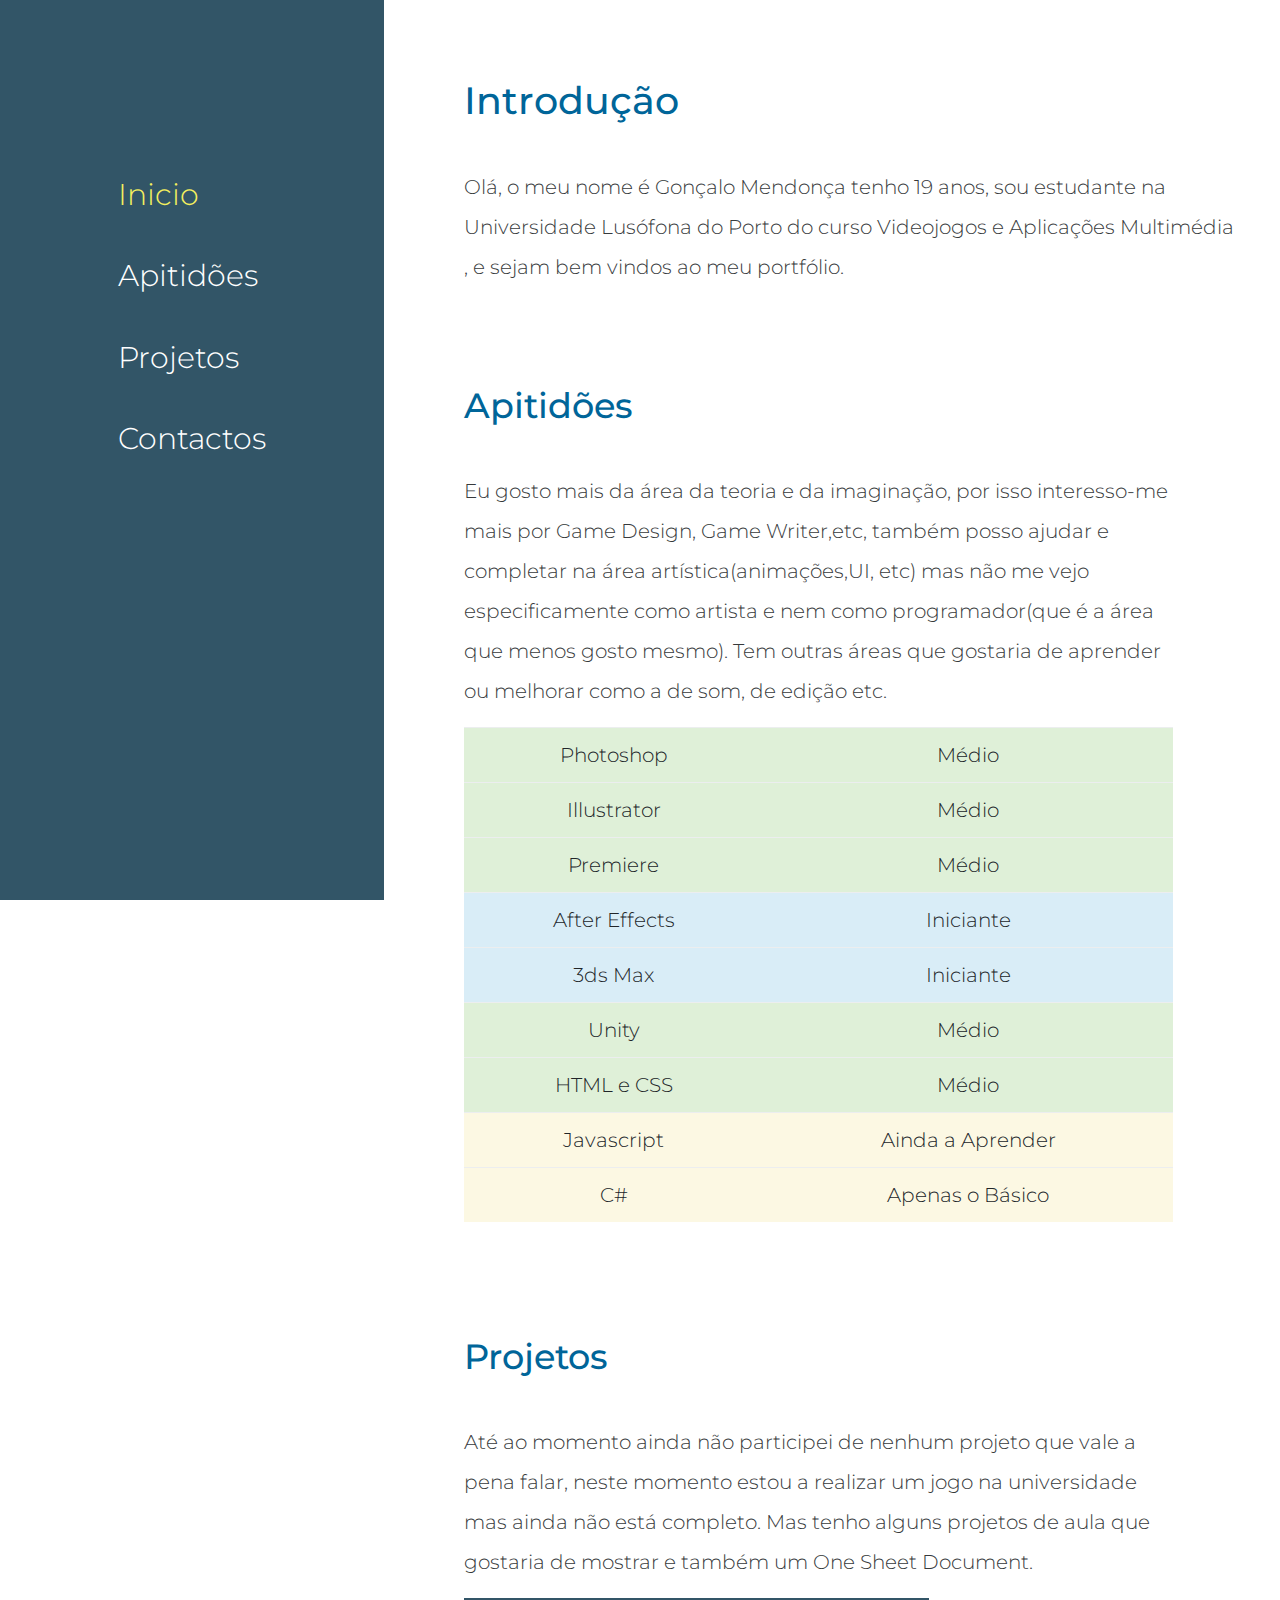
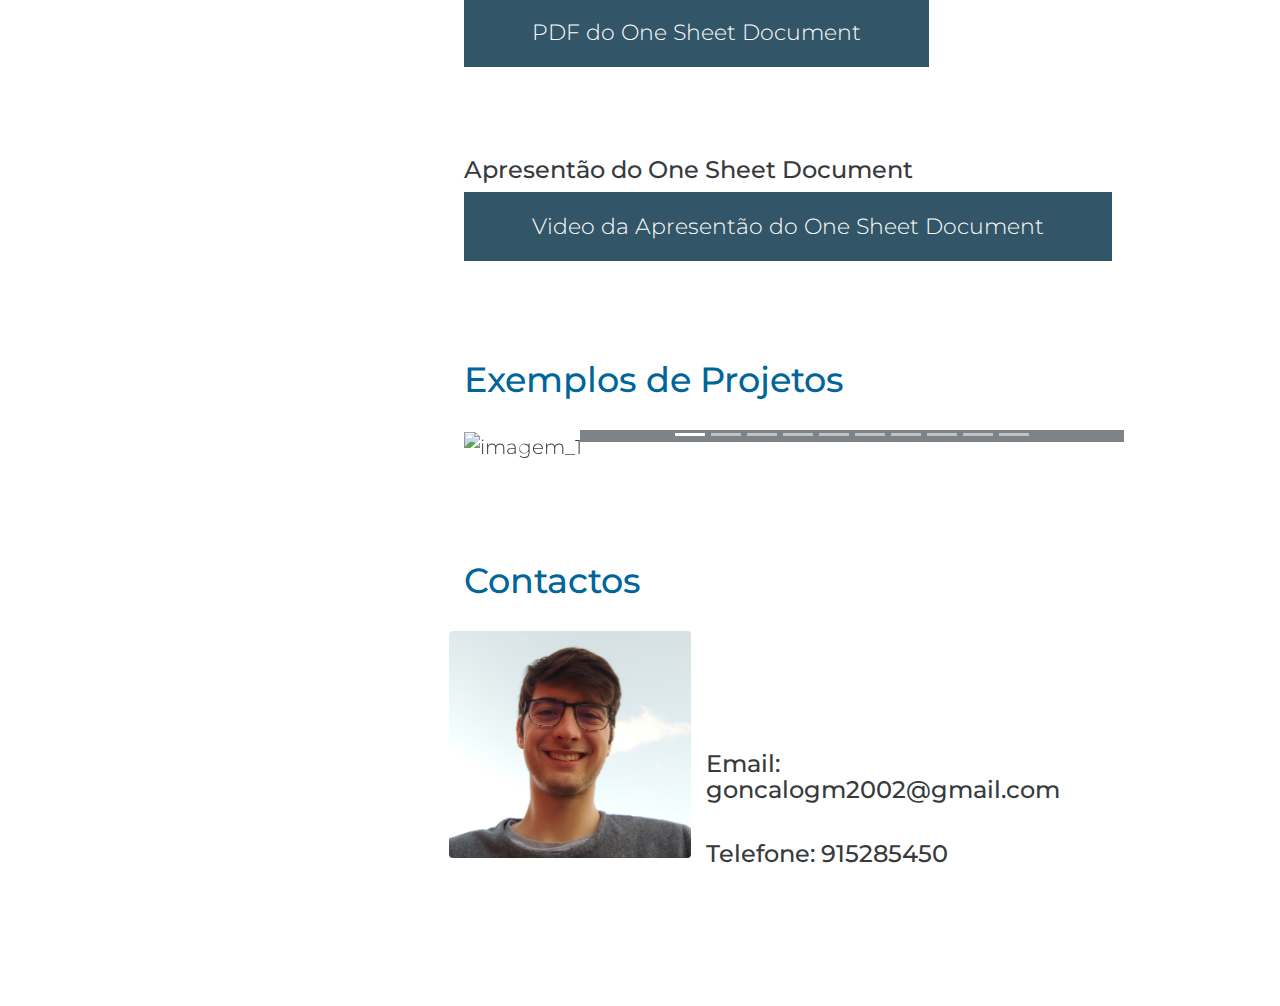
==== commit 8cb5f1f7: "final" ====
--- a/index.html
+++ b/index.html
@@ -193,7 +193,7 @@
                                                 <img src="Porto_assets/Imagem/Cenario_media_F.png" alt="imagem_1" >
                                                 <div class="carousel-caption">
                                                     
-                                                    <p>Trabalho de </p>
+                                                    <p>Exemplo de Photoshop</p>
                                                   </div>
 
                                             </div>
@@ -202,7 +202,7 @@
                                                 <img src="Porto_assets/Imagem/Ecra_2_V2.png" alt="imagem_2" >
                                                 <div class="carousel-caption">
                                                     
-                                                    <p>TESTE</p>
+                                                    <p>Imagem de Um Teste de Gameplay</p>
                                                   </div>
                                                 
                                             </div>
@@ -211,7 +211,7 @@
                                                 <img src="Porto_assets/Imagem/Ecra_3_V2.png" alt="imagem_3" >
                                                 <div class="carousel-caption">
                                                     
-                                                    <p>TESTE</p>
+                                                    <p>Imagem de Um Teste de Gameplay</p>
                                                   </div>
                                                   
                                             </div>
@@ -220,7 +220,7 @@
                                                 <img src="Porto_assets/Imagem/Layout_Monitor.png" alt="imagem_4" >
                                                 <div class="carousel-caption">
                                                     
-                                                    <p>TESTE</p>
+                                                    <p>Layout de assets</p>
                                                   </div>
                                                  
                                             </div>
@@ -229,7 +229,7 @@
                                                 <img src="Porto_assets/Imagem/Layout_Tele.png" alt="imagem_5" >
                                                 <div class="carousel-caption">
                                                     
-                                                    <p>TESTE</p>
+                                                    <p>Layout de assets</p>
                                                   </div>
                                             </div>
 
@@ -237,7 +237,7 @@
                                                 <img src="Porto_assets/Imagem/ModelSheet.png" alt="imagem_6" >
                                                 <div class="carousel-caption">
                                                     
-                                                    <p>TESTE</p>
+                                                    <p>Model Sheet de um persongem meu</p>
                                                   </div>
                                             </div>
 
@@ -245,7 +245,7 @@
                                                 <img src="Porto_assets/Imagem/Restyle_F.png" alt="imagem_7" >
                                                 <div class="carousel-caption">
                                                     
-                                                    <p>TESTE</p>
+                                                    <p>Exemplo de gameplay</p>
                                                   </div>
                                             </div>
 
@@ -253,7 +253,7 @@
                                                 <img src="Porto_assets/Imagem/storyboard.png" alt="imagem_8" >
                                                 <div class="carousel-caption">
                                                     
-                                                    <p>TESTE</p>
+                                                    <p>um storyboard</p>
                                                   </div>
                                               
                                             </div>
@@ -262,7 +262,7 @@
                                                 <img src="Porto_assets/Imagem/Vic_ModeloFinal_2.png" alt="imagem_9" >
                                                 <div class="carousel-caption">
                                                     
-                                                    <p>TESTE</p>
+                                                    <p>Uma model sheet</p>
                                                   </div>
                                                 
                                             </div>
@@ -271,7 +271,7 @@
                                                 <img src="Porto_assets/Imagem/Victor_Ae_Gonçalo-Mendonça.gif" alt="gif_1" >
                                                 <div class="carousel-caption">
                                                     
-                                                    <p>TESTE</p>
+                                                    <p>Uma pequena animação feita em After Effects</p>
                                                   </div>
                                             </div>
 
@@ -297,8 +297,8 @@
                                 <header><h2 class="tm-blue-text tm-section-title tm-margin-b-30">Contactos</h2></header>
 
                                 <div class="row">
-                                  <!--   <img class="rounded" src="Porto_assets/Imagem/selfie.jpg" alt="Gonçalo"  id="FotoGGM">
-                                     -->
+                                    <img class="rounded" src="Porto_assets/Imagem/selfie.jpg" alt="Gonçalo"  id="FotoGGM">
+                                    
                                     <div class="col-lg-6">
 
                                         
